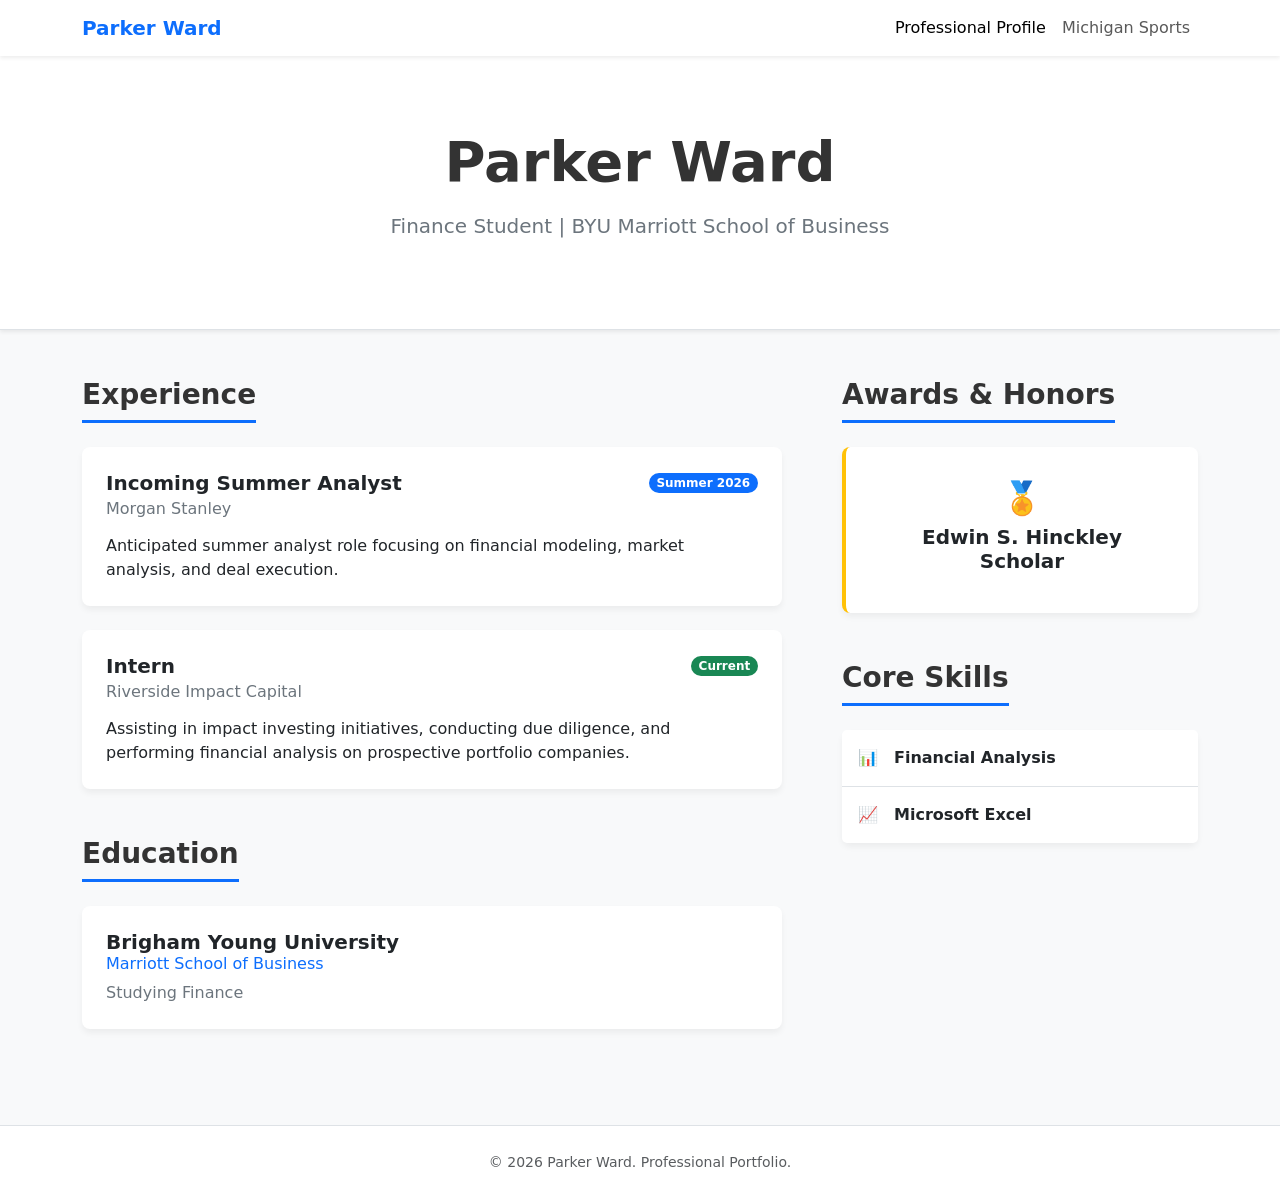
==== scratch.html @ 6689d374 "Add files via upload" ====
<!DOCTYPE html>
<html lang="en">
<head>
    <meta charset="UTF-8">
    <meta name="viewport" content="width=device-width, initial-scale=1.0">
    <title>Parker Ward | Finance Portfolio</title>
    
    <link href="https://cdn.jsdelivr.net/npm/bootstrap@5.3.0/dist/css/bootstrap.min.css" rel="stylesheet">
    
    <style>
        body {
            background-color: #f8f9fa; /* Very light gray to make white cards pop */
            color: #333;
        }
        .section-title {
            border-bottom: 3px solid #0d6efd; /* Bootstrap primary blue */
            padding-bottom: 8px;
            margin-bottom: 24px;
            display: inline-block;
        }
        .resume-card {
            background: white;
            border: none;
            box-shadow: 0 4px 6px rgba(0,0,0,0.05);
            transition: transform 0.2s ease-in-out;
            border-radius: 8px;
        }
        .resume-card:hover {
            transform: translateY(-3px); /* Slight lift effect on hover */
        }
    </style>
</head>
<body>

    <nav class="navbar navbar-expand-lg navbar-light bg-white shadow-sm sticky-top">
        <div class="container">
            <a class="navbar-brand fw-bold text-primary" href="index.html">Parker Ward</a>
            <button class="navbar-toggler" type="button" data-bs-toggle="collapse" data-bs-target="#navbarNav">
                <span class="navbar-toggler-icon"></span>
            </button>
            <div class="collapse navbar-collapse justify-content-end" id="navbarNav">
                <ul class="navbar-nav">
                    <li class="nav-item">
                        <a class="nav-link active" href="index.html">Professional Profile</a>
                    </li>
                    <li class="nav-item">
                        <a class="nav-link" href="scratch.html">Michigan Sports</a>
                    </li>
                </ul>
            </div>
        </div>
    </nav>

    <header class="bg-white py-5 border-bottom shadow-sm text-center">
        <div class="container py-4">
            <h1 class="display-4 fw-bold">Parker Ward</h1>
            <p class="lead text-secondary mt-3">Finance Student | BYU Marriott School of Business</p>
        </div>
    </header>

    <main class="container py-5">
        <div class="row">
            
            <div class="col-lg-8 pe-lg-5">
                
                <section class="mb-5">
                    <h3 class="section-title fw-bold">Experience</h3>
                    
                    <div class="card resume-card mb-4 p-2">
                        <div class="card-body">
                            <div class="d-flex justify-content-between align-items-center mb-2">
                                <h5 class="card-title fw-bold mb-0">Incoming Summer Analyst</h5>
                                <span class="badge bg-primary rounded-pill">Summer 2026</span>
                            </div>
                            <h6 class="card-subtitle mb-3 text-secondary">Morgan Stanley</h6>
                            <p class="card-text mb-0">Anticipated summer analyst role focusing on financial modeling, market analysis, and deal execution.</p>
                        </div>
                    </div>

                    <div class="card resume-card mb-4 p-2">
                        <div class="card-body">
                            <div class="d-flex justify-content-between align-items-center mb-2">
                                <h5 class="card-title fw-bold mb-0">Intern</h5>
                                <span class="badge bg-success rounded-pill">Current</span>
                            </div>
                            <h6 class="card-subtitle mb-3 text-secondary">Riverside Impact Capital</h6>
                            <p class="card-text mb-0">Assisting in impact investing initiatives, conducting due diligence, and performing financial analysis on prospective portfolio companies.</p>
                        </div>
                    </div>
                </section>

                <section class="mb-5">
                    <h3 class="section-title fw-bold">Education</h3>
                    <div class="card resume-card mb-4 p-2">
                        <div class="card-body">
                            <h5 class="card-title fw-bold mb-1">Brigham Young University</h5>
                            <h6 class="card-subtitle mb-2 text-primary">Marriott School of Business</h6>
                            <p class="card-text text-secondary mb-0">Studying Finance</p>
                        </div>
                    </div>
                </section>
            </div>

            <div class="col-lg-4">
                
                <section class="mb-5">
                    <h3 class="section-title fw-bold">Awards & Honors</h3>
                    <div class="card resume-card p-3 border-start border-4 border-warning">
                        <div class="card-body text-center">
                            <h2 class="mb-2">🏅</h2>
                            <h5 class="card-title fw-bold">Edwin S. Hinckley Scholar</h5>
                        </div>
                    </div>
                </section>

                <section class="mb-5">
                    <h3 class="section-title fw-bold">Core Skills</h3>
                    <div class="card resume-card">
                        <ul class="list-group list-group-flush">
                            <li class="list-group-item d-flex align-items-center py-3">
                                📊 <span class="ms-3 fw-semibold">Financial Analysis</span>
                            </li>
                            <li class="list-group-item d-flex align-items-center py-3">
                                📈 <span class="ms-3 fw-semibold">Microsoft Excel</span>
                            </li>
                        </ul>
                    </div>
                </section>

            </div>
        </div>
    </main>

    <footer class="bg-white border-top py-4 mt-auto">
        <div class="container text-center text-muted">
            <small>&copy; 2026 Parker Ward. Professional Portfolio.</small>
        </div>
    </footer>

    <script src="https://cdn.jsdelivr.net/npm/bootstrap@5.3.0/dist/js/bootstrap.bundle.min.js"></script>
</body>
</html>
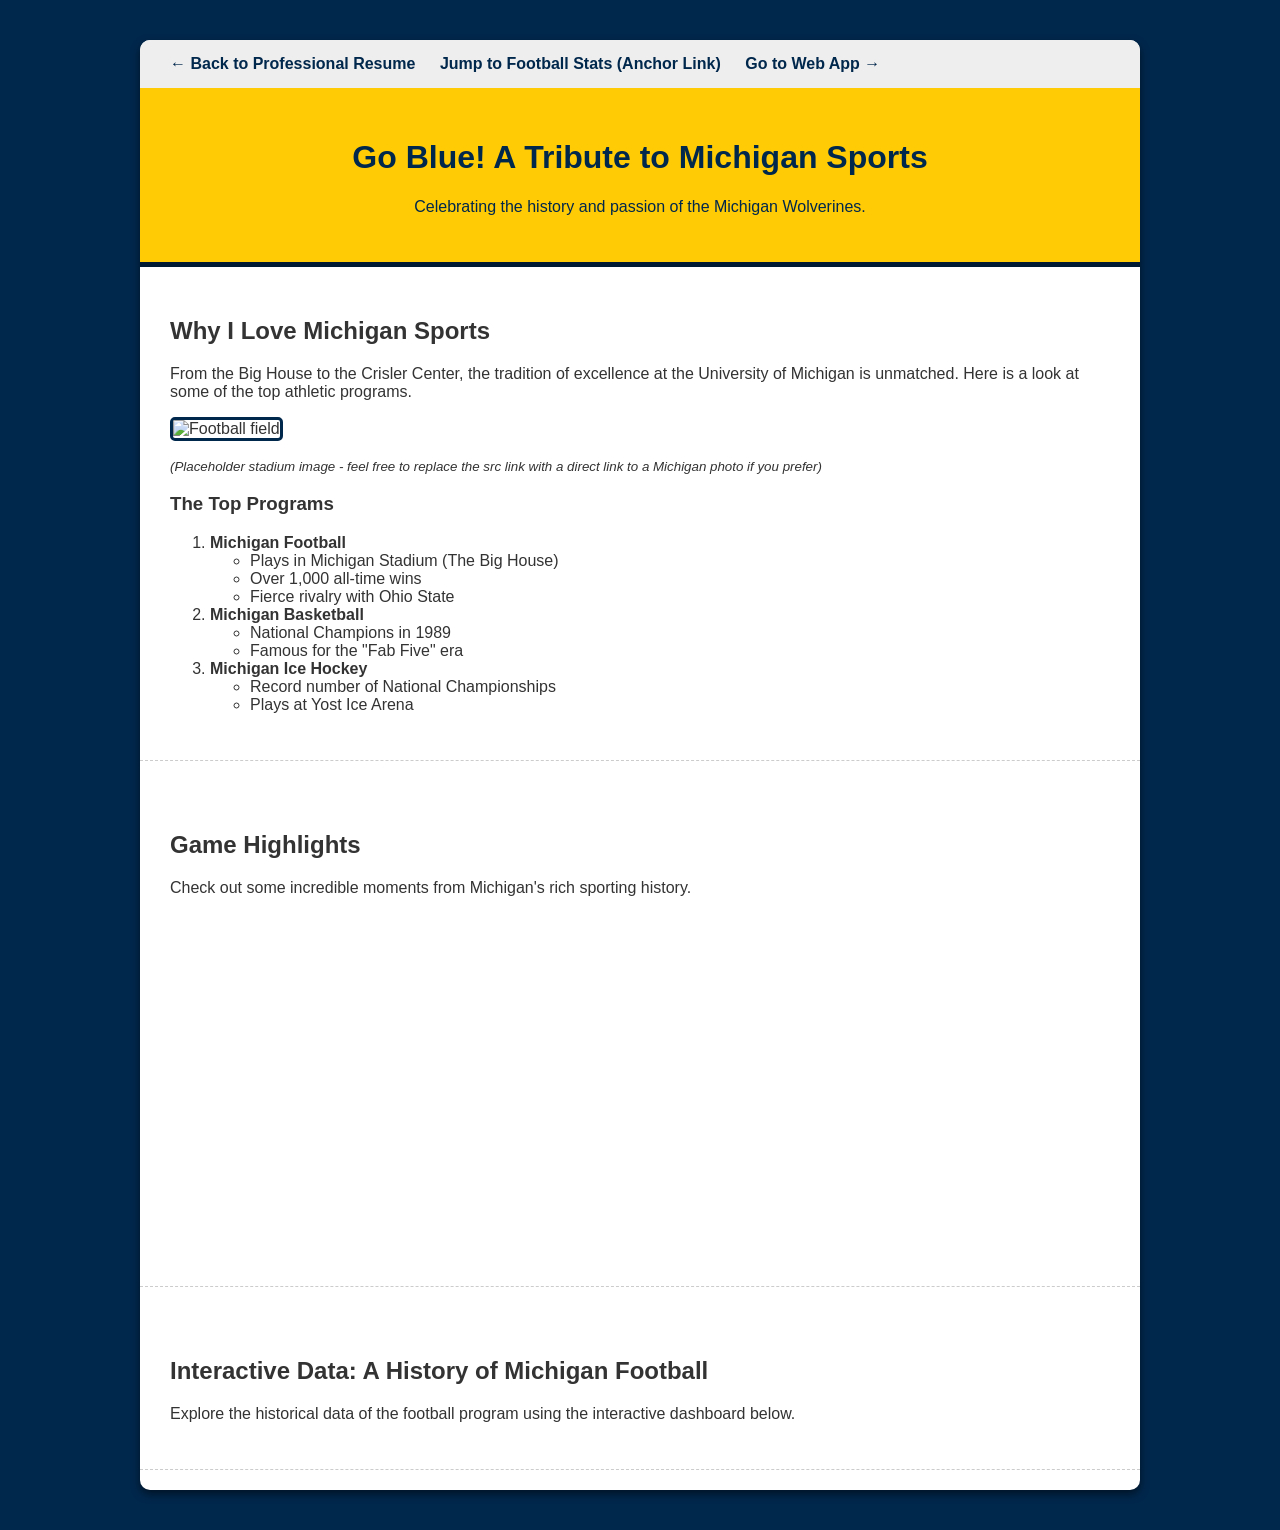
==== commit 863ee714: "scratch.html" ====
--- a/scratch.html
+++ b/scratch.html
@@ -2,141 +2,99 @@
 <html lang="en">
 <head>
     <meta charset="UTF-8">
-    <meta name="viewport" content="width=device-width, initial-scale=1.0">
-    <title>Parker Ward | Finance Portfolio</title>
-    
-    <link href="https://cdn.jsdelivr.net/npm/bootstrap@5.3.0/dist/css/bootstrap.min.css" rel="stylesheet">
-    
-    <style>
-        body {
-            background-color: #f8f9fa; /* Very light gray to make white cards pop */
-            color: #333;
-        }
-        .section-title {
-            border-bottom: 3px solid #0d6efd; /* Bootstrap primary blue */
-            padding-bottom: 8px;
-            margin-bottom: 24px;
-            display: inline-block;
-        }
-        .resume-card {
-            background: white;
-            border: none;
-            box-shadow: 0 4px 6px rgba(0,0,0,0.05);
-            transition: transform 0.2s ease-in-out;
-            border-radius: 8px;
-        }
-        .resume-card:hover {
-            transform: translateY(-3px); /* Slight lift effect on hover */
-        }
-    </style>
+    <title>Michigan Sports Fandom</title>
+    <link rel="stylesheet" href="styles.css">
 </head>
 <body>
 
-    <nav class="navbar navbar-expand-lg navbar-light bg-white shadow-sm sticky-top">
-        <div class="container">
-            <a class="navbar-brand fw-bold text-primary" href="index.html">Parker Ward</a>
-            <button class="navbar-toggler" type="button" data-bs-toggle="collapse" data-bs-target="#navbarNav">
-                <span class="navbar-toggler-icon"></span>
-            </button>
-            <div class="collapse navbar-collapse justify-content-end" id="navbarNav">
-                <ul class="navbar-nav">
-                    <li class="nav-item">
-                        <a class="nav-link active" href="index.html">Professional Profile</a>
-                    </li>
-                    <li class="nav-item">
-                        <a class="nav-link" href="scratch.html">Michigan Sports</a>
-                    </li>
-                </ul>
+    <div class="page-container">
+        
+        <div class="nav-links">
+            <a href="index.html">&larr; Back to Professional Resume</a>
+            <a href="#tableau-dashboard">Jump to Football Stats (Anchor Link)</a>
+            <a href="webapp.html">Go to Web App &rarr;</a>
+        </div>
+
+        <div class="header-box">
+            <h1>Go Blue! A Tribute to Michigan Sports</h1>
+            <p>Celebrating the history and passion of the Michigan Wolverines.</p>
+        </div>
+
+        <div class="content-section">
+            <h2>Why I Love Michigan Sports</h2>
+            <p>From the Big House to the Crisler Center, the tradition of excellence at the University of Michigan is unmatched. Here is a look at some of the top athletic programs.</p>
+            
+            <img src="https://images.unsplash.com/photo-1504450758481-7338eba7524a?auto=format&fit=crop&w=800&q=80" alt="Football field" class="media-image">
+            <p><small><em>(Placeholder stadium image - feel free to replace the src link with a direct link to a Michigan photo if you prefer)</em></small></p>
+
+            <h3>The Top Programs</h3>
+            <ol>
+                <li><strong>Michigan Football</strong>
+                    <ul>
+                        <li>Plays in Michigan Stadium (The Big House)</li>
+                        <li>Over 1,000 all-time wins</li>
+                        <li>Fierce rivalry with Ohio State</li>
+                    </ul>
+                </li>
+                <li><strong>Michigan Basketball</strong>
+                    <ul>
+                        <li>National Champions in 1989</li>
+                        <li>Famous for the "Fab Five" era</li>
+                    </ul>
+                </li>
+                <li><strong>Michigan Ice Hockey</strong>
+                    <ul>
+                        <li>Record number of National Championships</li>
+                        <li>Plays at Yost Ice Arena</li>
+                    </ul>
+                </li>
+            </ol>
+        </div>
+
+        <div class="content-section">
+            <h2>Game Highlights</h2>
+            <p>Check out some incredible moments from Michigan's rich sporting history.</p>
+            
+            <div class="video-container">
+                <iframe width="560" height="315" src="https://www.youtube.com/embed/2ZLXQ62lWlQ" title="YouTube video player" frameborder="0" allow="accelerometer; autoplay; clipboard-write; encrypted-media; gyroscope; picture-in-picture; web-share" allowfullscreen></iframe>
             </div>
         </div>
-    </nav>
 
-    <header class="bg-white py-5 border-bottom shadow-sm text-center">
-        <div class="container py-4">
-            <h1 class="display-4 fw-bold">Parker Ward</h1>
-            <p class="lead text-secondary mt-3">Finance Student | BYU Marriott School of Business</p>
+        <div class="content-section" id="tableau-dashboard">
+            <h2>Interactive Data: A History of Michigan Football</h2>
+            <p>Explore the historical data of the football program using the interactive dashboard below.</p>
+            
+            <div class='tableauPlaceholder' id='viz1775769064041' style='position: relative'>
+                <noscript>
+                    <a href='#'><img alt='A History of Michigan Football ' src='https://public.tableau.com/static/images/AH/AHistoryofMichiganFootball/AHistoryofMichiganFootball/1_rss.png' style='border: none' /></a>
+                </noscript>
+                <object class='tableauViz' style='display:none;'>
+                    <param name='host_url' value='https%3A%2F%2Fpublic.tableau.com%2F' /> 
+                    <param name='embed_code_version' value='3' /> 
+                    <param name='site_root' value='' />
+                    <param name='name' value='AHistoryofMichiganFootball&#47;AHistoryofMichiganFootball' />
+                    <param name='tabs' value='no' />
+                    <param name='toolbar' value='yes' />
+                    <param name='static_image' value='https://public.tableau.com/static/images/AH/AHistoryofMichiganFootball/AHistoryofMichiganFootball/1.png' /> 
+                    <param name='animate_transition' value='yes' />
+                    <param name='display_static_image' value='yes' />
+                    <param name='display_spinner' value='yes' />
+                    <param name='display_overlay' value='yes' />
+                    <param name='display_count' value='yes' />
+                    <param name='language' value='en-US' />
+                </object>
+            </div>                
+            <script type='text/javascript'>                    
+                var divElement = document.getElementById('viz1775769064041');                    
+                var vizElement = divElement.getElementsByTagName('object')[0];                    
+                if ( divElement.offsetWidth > 800 ) { vizElement.style.width='1250px';vizElement.style.height='1827px';} else if ( divElement.offsetWidth > 500 ) { vizElement.style.width='1250px';vizElement.style.height='1827px';} else { vizElement.style.width='100%';vizElement.style.height='3027px';}                     
+                var scriptElement = document.createElement('script');                    
+                scriptElement.src = 'https://public.tableau.com/javascripts/api/viz_v1.js';                    
+                vizElement.parentNode.insertBefore(scriptElement, vizElement);                
+            </script>
         </div>
-    </header>
 
-    <main class="container py-5">
-        <div class="row">
-            
-            <div class="col-lg-8 pe-lg-5">
-                
-                <section class="mb-5">
-                    <h3 class="section-title fw-bold">Experience</h3>
-                    
-                    <div class="card resume-card mb-4 p-2">
-                        <div class="card-body">
-                            <div class="d-flex justify-content-between align-items-center mb-2">
-                                <h5 class="card-title fw-bold mb-0">Incoming Summer Analyst</h5>
-                                <span class="badge bg-primary rounded-pill">Summer 2026</span>
-                            </div>
-                            <h6 class="card-subtitle mb-3 text-secondary">Morgan Stanley</h6>
-                            <p class="card-text mb-0">Anticipated summer analyst role focusing on financial modeling, market analysis, and deal execution.</p>
-                        </div>
-                    </div>
+    </div>
 
-                    <div class="card resume-card mb-4 p-2">
-                        <div class="card-body">
-                            <div class="d-flex justify-content-between align-items-center mb-2">
-                                <h5 class="card-title fw-bold mb-0">Intern</h5>
-                                <span class="badge bg-success rounded-pill">Current</span>
-                            </div>
-                            <h6 class="card-subtitle mb-3 text-secondary">Riverside Impact Capital</h6>
-                            <p class="card-text mb-0">Assisting in impact investing initiatives, conducting due diligence, and performing financial analysis on prospective portfolio companies.</p>
-                        </div>
-                    </div>
-                </section>
-
-                <section class="mb-5">
-                    <h3 class="section-title fw-bold">Education</h3>
-                    <div class="card resume-card mb-4 p-2">
-                        <div class="card-body">
-                            <h5 class="card-title fw-bold mb-1">Brigham Young University</h5>
-                            <h6 class="card-subtitle mb-2 text-primary">Marriott School of Business</h6>
-                            <p class="card-text text-secondary mb-0">Studying Finance</p>
-                        </div>
-                    </div>
-                </section>
-            </div>
-
-            <div class="col-lg-4">
-                
-                <section class="mb-5">
-                    <h3 class="section-title fw-bold">Awards & Honors</h3>
-                    <div class="card resume-card p-3 border-start border-4 border-warning">
-                        <div class="card-body text-center">
-                            <h2 class="mb-2">🏅</h2>
-                            <h5 class="card-title fw-bold">Edwin S. Hinckley Scholar</h5>
-                        </div>
-                    </div>
-                </section>
-
-                <section class="mb-5">
-                    <h3 class="section-title fw-bold">Core Skills</h3>
-                    <div class="card resume-card">
-                        <ul class="list-group list-group-flush">
-                            <li class="list-group-item d-flex align-items-center py-3">
-                                📊 <span class="ms-3 fw-semibold">Financial Analysis</span>
-                            </li>
-                            <li class="list-group-item d-flex align-items-center py-3">
-                                📈 <span class="ms-3 fw-semibold">Microsoft Excel</span>
-                            </li>
-                        </ul>
-                    </div>
-                </section>
-
-            </div>
-        </div>
-    </main>
-
-    <footer class="bg-white border-top py-4 mt-auto">
-        <div class="container text-center text-muted">
-            <small>&copy; 2026 Parker Ward. Professional Portfolio.</small>
-        </div>
-    </footer>
-
-    <script src="https://cdn.jsdelivr.net/npm/bootstrap@5.3.0/dist/js/bootstrap.bundle.min.js"></script>
 </body>
-</html>+</html>
--- a/styles.css
+++ b/styles.css
@@ -0,0 +1,69 @@
+/* Custom Stylesheet for Scratch Page */
+
+/* 1. Body Styling: Custom background color, font family, and default text color */
+body {
+    background-color: #00274C; /* Michigan Maize and Blue Theme - Blue background */
+    font-family: 'Helvetica Neue', Arial, sans-serif;
+    color: #333333;
+    margin: 0;
+    padding: 0;
+}
+
+/* 2. Positioning Div 1: The main container to center content */
+.page-container {
+    width: 80%;
+    max-width: 1000px;
+    margin: 40px auto;
+    background-color: #ffffff;
+    border-radius: 10px;
+    box-shadow: 0 4px 8px rgba(0,0,0,0.5);
+    overflow: hidden;
+}
+
+/* 3. Positioning Div 2: Header styling */
+.header-box {
+    background-color: #FFCB05; /* Michigan Maize */
+    color: #00274C; /* Dark blue font color */
+    padding: 30px;
+    text-align: center;
+    border-bottom: 5px solid #001A33;
+}
+
+/* 4. Positioning Div 3: Content sections layout */
+.content-section {
+    padding: 30px;
+    margin-bottom: 20px;
+    border-bottom: 1px dashed #cccccc;
+}
+
+/* 5. Navigation Links Styling */
+.nav-links {
+    display: block;
+    background-color: #eeeeee;
+    padding: 15px 30px;
+    font-weight: bold;
+}
+
+.nav-links a {
+    color: #00274C;
+    text-decoration: none;
+    margin-right: 20px;
+}
+
+.nav-links a:hover {
+    text-decoration: underline;
+    color: #0056b3;
+}
+
+/* 6. Image and Video Styling */
+.media-image {
+    max-width: 100%;
+    height: auto;
+    border: 3px solid #00274C;
+    border-radius: 5px;
+}
+
+.video-container {
+    text-align: center;
+    margin: 20px 0;
+}
